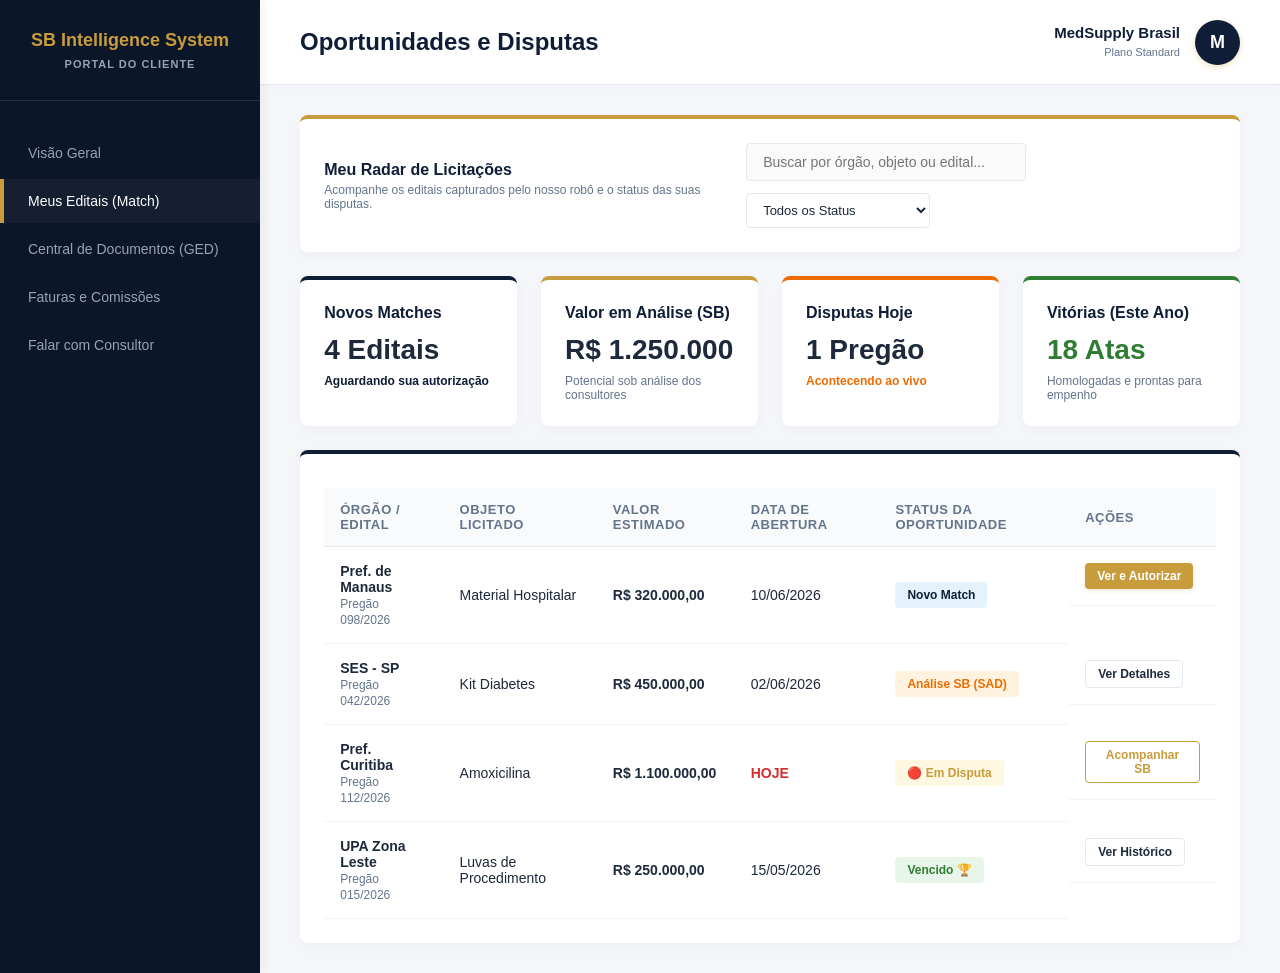
==== views/cliente/meus-editais.html @ a7cc28e0 "feat: versão inicial do projeto" ====
<!DOCTYPE html>
<html lang="pt-BR">
<head>
    <meta charset="UTF-8">
    <meta name="viewport" content="width=device-width, initial-scale=1.0">
    <title>Meus Editais | SB Intelligence</title>
    <link rel="stylesheet" href="../../assets/css/style.css">
    <style>
        /* ==========================================
           ESTILOS DO MODAL (VISÃO DO CLIENTE)
           ========================================== */
        .modal-overlay {
            position: fixed;
            top: 0;
            left: 0;
            width: 100vw;
            height: 100vh;
            background-color: rgba(15, 30, 54, 0.6);
            display: flex;
            align-items: center;
            justify-content: center;
            z-index: 1000;
            opacity: 0;
            pointer-events: none;
            transition: opacity 0.3s ease;
        }

        .modal-overlay.active {
            opacity: 1;
            pointer-events: auto;
        }

        .modal-container {
            background-color: var(--branco);
            width: 600px;
            max-width: 95%;
            border-radius: 8px;
            box-shadow: 0 10px 30px rgba(0,0,0,0.18);
            padding: 24px;
            display: flex;
            flex-direction: column;
            gap: 16px;
            border-top: 6px solid var(--azul-principal);
            transform: scale(0.9);
            transition: transform 0.3s ease;
            max-height: 90vh;
            overflow-y: auto;
        }

        .modal-overlay.active .modal-container { transform: scale(1); }

        .modal-header {
            display: flex;
            justify-content: space-between;
            align-items: flex-start;
            border-bottom: 1px solid var(--borda);
            padding-bottom: 12px;
        }

        .modal-close-btn {
            background: none;
            border: none;
            font-size: 20px;
            color: var(--texto-secundario);
            cursor: pointer;
        }

        .modal-close-btn:hover { color: var(--erro); }
        .modal-section-title { font-size: 12px; font-weight: 700; color: var(--azul-principal); text-transform: uppercase; letter-spacing: 0.5px; }
        
        .modal-summary-table {
            width: 100%;
            border-collapse: collapse;
            font-size: 13px;
            margin-top: 4px;
        }
        .modal-summary-table td {
            padding: 8px 10px;
            border: 1px solid var(--borda);
        }
        .modal-summary-table td.label {
            background-color: #F8FAFC;
            font-weight: 600;
            color: var(--texto-escuro);
            width: 30%;
        }

        .modal-actions-row { 
            display: flex; 
            justify-content: flex-end; 
            gap: 12px;
            border-top: 1px solid var(--borda); 
            padding-top: 16px; 
            margin-top: 8px;
        }
    </style>
</head>
<body>
    <div class="app-container">
        <aside class="sidebar">
            <div class="sidebar-logo">
                <span class="logo-main">SB Intelligence System</span>
                <span class="logo-subtitle">Portal do Cliente</span>
            </div>
            <nav>
                <a href="dashboard-cliente.html" class="nav-link">Visão Geral</a>
                <a href="meus-editais.html" class="nav-link active">Meus Editais (Match)</a>
                <a href="ged-cliente.html" class="nav-link">Central de Documentos (GED)</a>
                <a href="faturas-comissoes.html" class="nav-link">Faturas e Comissões</a>
                <a href="#" class="nav-link">Falar com Consultor</a>
            </nav>
        </aside>

        <main class="main-wrapper">
            <header class="top-header">
                <div class="header-left">
                    <h2>Oportunidades e Disputas</h2>
                </div>
                <div class="header-right">
                    <div class="user-profile">
                        <div style="text-align: right; line-height: 1.2;">
                            <span style="display: block; font-weight: 700; color: var(--azul-principal);">MedSupply Brasil</span>
                            <span style="font-size: 11px; color: var(--texto-secundario);">Plano Standard</span>
                        </div>
                        <div class="avatar" style="background-color: var(--azul-principal);">M</div>
                    </div>
                </div>
            </header>

            <section class="container">
                
                <div class="card accent-dourado">
                    <div style="display: flex; justify-content: space-between; align-items: center; width: 100%;">
                        <div>
                            <h3 class="card-title" style="margin-bottom: 4px;">Meu Radar de Licitações</h3>
                            <p class="text-detail">Acompanhe os editais capturados pelo nosso robô e o status das suas disputas.</p>
                        </div>
                        <div class="crm-filter-group">
                            <input type="text" class="search-bar" id="searchEditais" placeholder="Buscar por órgão, objeto ou edital..." style="width: 280px;">
                            <select class="select-filter" id="filterStatus">
                                <option value="">Todos os Status</option>
                                <option value="Novo Match">Novo Match (Pendente)</option>
                                <option value="Autorizado">Autorizado</option>
                                <option value="Em Disputa">Em Disputa (Ao Vivo)</option>
                                <option value="Vencido">Vencido / Homologado</option>
                            </select>
                        </div>
                    </div>
                </div>

                <div class="kpi-grid">
                    <div class="card accent-azul">
                        <h3 class="card-title">Novos Matches</h3>
                        <h2>4 Editais</h2>
                        <p class="text-detail" style="color: var(--azul-principal); font-weight: 600;">Aguardando sua autorização</p>
                    </div>
                    <div class="card accent-dourado">
                        <h3 class="card-title">Valor em Análise (SB)</h3>
                        <h2>R$ 1.250.000</h2>
                        <p class="text-detail">Potencial sob análise dos consultores</p>
                    </div>
                    <div class="card accent-laranja">
                        <h3 class="card-title">Disputas Hoje</h3>
                        <h2>1 Pregão</h2>
                        <p class="text-detail" style="color: var(--alerta); font-weight: 600;">Acontecendo ao vivo</p>
                    </div>
                    <div class="card accent-verde">
                        <h3 class="card-title">Vitórias (Este Ano)</h3>
                        <h2 style="color: var(--sucesso);">18 Atas</h2>
                        <p class="text-detail">Homologadas e prontas para empenho</p>
                    </div>
                </div>

                <div class="card accent-azul">
                    <table class="table-base">
                        <thead>
                            <tr>
                                <th>Órgão / Edital</th>
                                <th>Objeto Licitado</th>
                                <th>Valor Estimado</th>
                                <th>Data de Abertura</th>
                                <th>Status da Oportunidade</th>
                                <th>Ações</th>
                            </tr>
                        </thead>
                        <tbody id="editaisTableBody">
                            
                            <tr data-id="ED-098" data-org="Prefeitura de Manaus" data-objeto="Aquisição de Insumos Descartáveis Hospitalares" data-abertura="10/06/2026 às 09:00" data-portal="Portal Comprasnet" data-status="Novo Match" data-valor="R$ 320.000,00">
                                <td><strong>Pref. de Manaus</strong><br><span class="text-detail">Pregão 098/2026</span></td>
                                <td>Material Hospitalar</td>
                                <td style="font-weight: 600;">R$ 320.000,00</td>
                                <td>10/06/2026</td>
                                <td><span class="badge" style="background: #E3F2FD; color: var(--azul-principal);">Novo Match</span></td>
                                <td class="btn-action-group">
                                    <button class="btn-novo" style="padding: 6px 12px; font-size: 12px;" onclick="openClientModal(this)">Ver e Autorizar</button>
                                </td>
                            </tr>

                            <tr data-id="ED-042" data-org="Secretaria de Estado da Saúde - SP" data-objeto="Kits de Monitoramento Glicêmico" data-abertura="02/06/2026 às 14:00" data-portal="Licitações-E (BB)" data-status="Autorizado" data-valor="R$ 450.000,00">
                                <td><strong>SES - SP</strong><br><span class="text-detail">Pregão 042/2026</span></td>
                                <td>Kit Diabetes</td>
                                <td style="font-weight: 600;">R$ 450.000,00</td>
                                <td>02/06/2026</td>
                                <td><span class="badge ok" style="background: #FFF3E0; color: var(--alerta);">Análise SB (SAD)</span></td>
                                <td class="btn-action-group">
                                    <button class="btn-table" onclick="openClientModal(this)">Ver Detalhes</button>
                                </td>
                            </tr>

                            <tr data-id="ED-112" data-org="Prefeitura de Curitiba" data-objeto="Aquisição de Amoxicilina + Clavulanato" data-abertura="Hoje às 14:00" data-portal="Portal de Compras Públicas" data-status="Em Disputa" data-valor="R$ 1.100.000,00">
                                <td><strong>Pref. Curitiba</strong><br><span class="text-detail">Pregão 112/2026</span></td>
                                <td>Amoxicilina</td>
                                <td style="font-weight: 600;">R$ 1.100.000,00</td>
                                <td style="color: var(--erro); font-weight: bold;">HOJE</td>
                                <td><span class="badge" style="background: #FFF8E1; color: var(--dourado);">🔴 Em Disputa</span></td>
                                <td class="btn-action-group">
                                    <button class="btn-table" style="color: var(--dourado); border-color: var(--dourado);" onclick="openClientModal(this)">Acompanhar SB</button>
                                </td>
                            </tr>

                            <tr data-id="ED-015" data-org="UPA Zona Leste" data-objeto="Luvas de Procedimento Não Cirúrgico" data-abertura="15/05/2026" data-portal="Comprasnet" data-status="Vencido" data-valor="R$ 250.000,00">
                                <td><strong>UPA Zona Leste</strong><br><span class="text-detail">Pregão 015/2026</span></td>
                                <td>Luvas de Procedimento</td>
                                <td style="font-weight: 600;">R$ 250.000,00</td>
                                <td>15/05/2026</td>
                                <td><span class="badge sucesso">Vencido 🏆</span></td>
                                <td class="btn-action-group">
                                    <button class="btn-table" onclick="openClientModal(this)">Ver Histórico</button>
                                </td>
                            </tr>

                        </tbody>
                    </table>
                </div>

            </section>
        </main>
    </div>

    <div id="clientModal" class="modal-overlay" onclick="closeModal(event)">
        <div class="modal-container" onclick="event.stopPropagation()">
            <div class="modal-header">
                <div>
                    <span id="mId" class="badge" style="background:#ECEFF1; color:#37474F; margin-bottom: 6px;">ID</span>
                    <h2 id="mTitle" style="font-size: 18px; color: var(--azul-principal);">Resumo da Oportunidade</h2>
                </div>
                <button class="modal-close-btn" onclick="document.getElementById('clientModal').classList.remove('active')">✕</button>
            </div>
            
            <div>
                <span class="modal-section-title">Dados Estruturados pelo Robô SB</span>
                <table class="modal-summary-table">
                    <tr><td class="label">Órgão Licitante</td><td id="mOrg">...</td></tr>
                    <tr><td class="label">Portal / Plataforma</td><td id="mPortal">...</td></tr>
                    <tr><td class="label">Objeto Licitado</td><td id="mObjeto">...</td></tr>
                    <tr><td class="label">Data de Disputa</td><td id="mAbertura" style="font-weight: 600;">...</td></tr>
                    <tr><td class="label">Valor Estimado</td><td id="mValue" style="font-weight: 700; color: var(--sucesso);">R$ 0,00</td></tr>
                </table>
            </div>

            <div style="background-color: #F8FAFC; padding: 12px; border-radius: 6px; border-left: 4px solid var(--dourado);">
                <span class="modal-section-title" style="color: var(--dourado);">Parecer Técnico SB Intelligence</span>
                <p id="mStatusText" style="font-size: 13px; color: var(--texto-escuro); margin-top: 6px;">
                    Análise pendente. Aguardando sua autorização para iniciar o estudo de viabilidade.
                </p>
            </div>

            <div class="modal-actions-row" id="modalActions">
                </div>
        </div>
    </div>

    <script>
        // Filtro de Busca Dinâmico
        document.getElementById('searchEditais').addEventListener('keyup', filterTable);
        document.getElementById('filterStatus').addEventListener('change', filterTable);

        function filterTable() {
            let textFilter = document.getElementById('searchEditais').value.toLowerCase();
            let statusFilter = document.getElementById('filterStatus').value.toLowerCase();
            let rows = document.querySelectorAll('#editaisTableBody tr');
            
            rows.forEach(row => {
                let rowText = row.innerText.toLowerCase();
                let badgeText = row.querySelector('.badge').innerText.toLowerCase();
                
                let matchesText = rowText.includes(textFilter);
                let matchesStatus = statusFilter === "" || badgeText.includes(statusFilter);

                row.style.display = (matchesText && matchesStatus) ? '' : 'none';
            });
        }

        // Função de Abertura do Modal do Cliente
        function openClientModal(btn) {
            let tr = btn.closest('tr');
            
            // Popula os dados
            document.getElementById('mId').innerText = tr.getAttribute('data-id');
            document.getElementById('mTitle').innerText = "Edital: " + tr.querySelector('.text-detail').innerText;
            document.getElementById('mOrg').innerText = tr.getAttribute('data-org');
            document.getElementById('mPortal').innerText = tr.getAttribute('data-portal');
            document.getElementById('mObjeto').innerText = tr.getAttribute('data-objeto');
            document.getElementById('mAbertura').innerText = tr.getAttribute('data-abertura');
            document.getElementById('mValue').innerText = tr.getAttribute('data-valor');

            let status = tr.getAttribute('data-status');
            let actionsArea = document.getElementById('modalActions');
            let statusText = document.getElementById('mStatusText');

            // Personaliza o texto e botões com base no status do edital
            if (status === "Novo Match") {
                statusText.innerHTML = "Nosso robô identificou este edital com <strong>Alta Compatibilidade</strong> ao seu portfólio. Autorize a participação para que nossos consultores calculem as margens e a documentação necessária.";
                actionsArea.innerHTML = `
                    <button class="btn-table" onclick="alert('Baixando edital original...')">Baixar Edital PDF</button>
                    <button class="btn-novo" style="background:var(--sucesso);" onclick="autorizar(this, '${tr.getAttribute('data-id')}')">Autorizar Consultoria a Participar</button>
                `;
            } else if (status === "Autorizado") {
                statusText.innerHTML = "Autorização recebida! O Sistema de Apoio à Decisão (SAD) da SB está analisando o histórico de preços dos concorrentes para formular a melhor estratégia de lances.";
                actionsArea.innerHTML = `<button class="btn-table" onclick="document.getElementById('clientModal').classList.remove('active')">Fechar Aba</button>`;
            } else if (status === "Em Disputa") {
                statusText.innerHTML = "A sala de disputa está aberta <strong>AGORA</strong>. Seu consultor técnico está operando a rodada de lances competitivos em nome da sua empresa.";
                actionsArea.innerHTML = `<button class="btn-novo" style="background:var(--dourado);" onclick="alert('Abrindo visualização simulada da sala de disputa...')">Visualizar Tela do Consultor</button>`;
            } else if (status === "Vencido") {
                statusText.innerHTML = "Vitória Homologada! O órgão já publicou o resultado final e a emissão de nota de empenho está liberada. Parabéns por mais um contrato ganho!";
                actionsArea.innerHTML = `
                    <button class="btn-table" onclick="alert('Baixando Diário Oficial...')">Baixar Homologação</button>
                    <button class="btn-novo" style="background:var(--azul-principal);" onclick="alert('Abrindo detalhes do comissionamento...')">Ver Fechamento Financeiro</button>
                `;
            }

            document.getElementById('clientModal').classList.add('active');
        }

        function closeModal(event) {
            if (event.target.id === "clientModal") {
                document.getElementById('clientModal').classList.remove('active');
            }
        }

        function autorizar(btn, id) {
            btn.innerHTML = "Participação Autorizada ✓";
            btn.style.backgroundColor = "var(--texto-secundario)";
            btn.disabled = true;
            alert(`O edital ${id} foi enviado para a fila de Análise (SAD) da SB Intelligence! O status mudará em alguns minutos.`);
            
            // Simulação de fechamento e atualização da tabela (Visual)
            setTimeout(() => {
                document.getElementById('clientModal').classList.remove('active');
                let tr = document.querySelector(`tr[data-id="${id}"]`);
                tr.querySelector('.badge').className = "badge ok";
                tr.querySelector('.badge').style.background = "#FFF3E0";
                tr.querySelector('.badge').style.color = "var(--alerta)";
                tr.querySelector('.badge').innerText = "Análise SB (SAD)";
                tr.setAttribute('data-status', 'Autorizado');
                tr.querySelector('.btn-novo').outerHTML = `<button class="btn-table" onclick="openClientModal(this)">Ver Detalhes</button>`;
            }, 800);
        }
    </script>
</body>
</html>
---- assets/css/style.css ----
/* ==========================================================================
   DESIGN SYSTEM GLOBAL - SB INTELLIGENCE SYSTEM (PADRÃO OURO)
   ========================================================================== */

:root {
    /* Cores Corporativas e de Identidade */
    --azul-principal: #0F1E36;    /* Azul Marinho Premium Profundo */
    --azul-sidebar: #0B1629;      /* Sidebar com tonalidade ligeiramente mais escura */
    --dourado: #C89B3C;           /* Dourado Corporativo (Apoio à Decisão / Êxito) */
    --fundo: #F4F6F9;             /* Cinza Claro Moderno para fundo de Tela */
    --branco: #FFFFFF;            /* Branco Puro para Cards e Containers */
    
    /* Tipografia e Textos */
    --texto-escuro: #1E293B;      /* Cinza Grafite para Títulos e Textos Principais */
    --texto-secundario: #64748B;  /* Cinza Médio para Detalhes e Legendas */
    --borda: #E2E8F0;             /* Cor de Borda Suave para Separação */

    /* Badges e Status de Negócio (Netflix & Compliance) */
    --sucesso: #2E7D32;           /* Verde para Regular, Pago e Liberado */
    --alerta: #ED6C02;            /* Laranja para Prazos Médios e Alertas */
    --erro: #D32F2F;              /* Vermelho para Vencido, Bloqueado e Não Pago */
}

/* ==========================================================================
   RESET E CONFIGURAÇÕES DE BASE
   ========================================================================== */
* {
    margin: 0;
    padding: 0;
    box-sizing: border-box;
    font-family: 'Segoe UI', -apple-system, BlinkMacSystemFont, Roboto, Helvetica, Arial, sans-serif;
}

body {
    background-color: var(--fundo);
    color: var(--texto-escuro);
    overflow-x: hidden;
    -webkit-font-smoothing: antialiased;
}

/* ==========================================================================
   ESTRUTURA DE LAYOUT EM REDE (FLUIDO E TOTAL)
   ========================================================================== */
.app-container {
    display: flex;
    min-height: 100vh;
    width: 100vw;
}

/* Sidebar Fixa */
.sidebar {
    width: 260px;
    background-color: var(--azul-sidebar);
    color: var(--branco);
    display: flex;
    flex-direction: column;
    flex-shrink: 0;
    box-shadow: 4px 0 10px rgba(0, 0, 0, 0.05);
    z-index: 10;
}

/* ==========================================
   LOGO DA SIDEBAR COM SUBTÍTULO CENTRALIZADO
   ========================================== */
.sidebar-logo {
    padding: 30px 24px;
    border-bottom: 1px solid rgba(255, 255, 255, 0.1);
    display: flex;
    flex-direction: column;
    gap: 6px;
    margin-bottom: 10px;
    text-align: center;     /* Centraliza as linhas de texto */
    align-items: center;    /* Força os blocos a se alinharem no meio */
}

.logo-main {
    font-size: 18px;
    font-weight: 700;
    color: var(--dourado);
    line-height: 1.2;
}

.logo-subtitle {
    font-size: 11px;
    font-weight: 600;
    color: #94A3B8;
    text-transform: uppercase;
    letter-spacing: 1px;
}

.sidebar nav {
    display: flex;
    flex-direction: column;
    padding: 20px 0;
    gap: 4px;
}

.nav-link {
    padding: 14px 24px;
    color: #94A3B8;
    text-decoration: none;
    font-size: 14px;
    font-weight: 500;
    display: flex;
    align-items: center;
    transition: all 0.2s ease;
    border-left: 4px solid transparent;
}

.nav-link:hover, .nav-link.active {
    color: var(--branco);
    background-color: rgba(255, 255, 255, 0.04);
    border-left-color: var(--dourado);
}

/* Área de Conteúdo Principal Flexível */
.main-content, .main-wrapper {
    flex: 1;
    display: flex;
    flex-direction: column;
    background-color: var(--fundo);
    min-width: 0; /* Previne estouros de layout */
}

/* Container de Conteúdo Geral */
.container {
    padding: 30px;
    width: 100%;
    max-width: 98% !important; /* Força expansão total idêntica ao Financeiro */
    margin: 0 auto;
    display: flex;
    flex-direction: column;
    gap: 24px;
}

/* ==========================================================================
   CABEÇALHO SUPERIOR PADRÃO OURO (HEADER GLOBAL 85PX)
   ========================================================================== */
.top-header, .header {
    height: 85px;
    background-color: var(--branco);
    border-bottom: 1px solid var(--borda);
    box-shadow: 0 2px 10px rgba(0, 0, 0, 0.02);
    display: flex;
    align-items: center;
    justify-content: space-between;
    padding: 0 40px;
    flex-shrink: 0;
    width: 100%;
}

.top-header h2, .header h2 {
    font-size: 24px;
    color: var(--azul-principal);
    font-weight: 600;
    margin: 0;
}

/* Perfil e Avatar */
.user-profile {
    display: flex;
    align-items: center;
    gap: 15px;
    font-size: 15px;
    font-weight: 500;
    color: var(--texto-escuro);
}

.user-profile .avatar {
    width: 45px;
    height: 45px;
    border-radius: 50%;
    background-color: var(--dourado);
    color: var(--branco);
    display: flex;
    align-items: center;
    justify-content: center;
    font-size: 18px;
    font-weight: bold;
    box-shadow: 0 2px 6px rgba(200, 155, 60, 0.3);
}

/* ==========================================================================
   CARDS E BLOCOS DE COMPONENTES
   ========================================================================== */
.card {
    background: var(--branco);
    border-radius: 8px;
    box-shadow: 0 4px 12px rgba(0, 0, 0, 0.03);
    padding: 24px;
    width: 100%;
    border-top: 4px solid transparent;
    transition: transform 0.2s, box-shadow 0.2s;
    
}

.card-title {
    font-size: 16px;
    color: var(--azul-principal);
    font-weight: 600;
    margin-bottom: 12px;
}

.card h2 {
    font-size: 28px;
    font-weight: 700;
    color: var(--texto-escuro);
    margin: 8px 0;
}
/* (Aqui em cima vai estar todo o resto do seu código CSS que já existe) */


/* Grid de KPIs - Totalmente Largo e Adaptável */
.kpi-grid {
    display: flex;
    gap: 24px;
    width: 100%;
}

.kpi-grid .card {
    flex: 1; /* Força todos os cards a se expandirem em frações idênticas */
    margin: 0;
}
/* ==========================================
   BORDAS DE DESTAQUE PARA OS CARDS (ACCENTS)
   ========================================== */
.card.accent-azul { border-top-color: var(--azul-principal); }
.card.accent-verde { border-top-color: var(--sucesso); }
.card.accent-laranja { border-top-color: var(--alerta); }
.card.accent-vermelho { border-top-color: var(--erro); }
.card.accent-dourado { border-top-color: var(--dourado); }

/* ==========================================================================
   ELEMENTOS DE FORMULÁRIO E FILTROS CONTEXTUAIS
   ========================================================================== */
.search-bar {
    padding: 10px 16px;
    border: 1px solid var(--borda);
    border-radius: 4px;
    font-size: 14px;
    outline: none;
    width: 100%;
    transition: border-color 0.2s;
    background-color: #FAFAFA;
}

.search-bar:focus {
    border-color: var(--azul-principal);
    background-color: var(--branco);
}

/* ==========================================================================
   TABELAS PROFISSIONAIS (B2B AUDITORIA)
   ========================================================================== */
.table-base, table {
    width: 100%;
    border-collapse: collapse;
    margin-top: 10px;
    text-align: left;
}

.table-base th, table th {
    padding: 14px 16px;
    background-color: #F8FAFC;
    color: var(--texto-secundario);
    font-size: 13px;
    font-weight: 600;
    text-transform: uppercase;
    letter-spacing: 0.5px;
    border-bottom: 1px solid var(--borda);
}

.table-base td, table td {
    padding: 16px;
    font-size: 14px;
    color: var(--texto-escuro);
    border-bottom: 1px solid #F1F5F9;
    vertical-align: middle;
}

.table-base tr:hover, table tr:hover {
    background-color: #F8FAFC;
}

/* Badges de Status Parametrizadas */
.badge {
    padding: 6px 12px;
    border-radius: 4px;
    font-size: 12px;
    font-weight: 600;
    display: inline-block;
    text-align: center;
}

.badge.ok, .badge.sucesso {
    background-color: #E8F5E9;
    color: var(--sucesso);
}

.badge.alerta {
    background-color: #FFF3E0;
    color: var(--alerta);
}

.badge.erro {
    background-color: #FFEBEE;
    color: var(--erro);
}

/* ==========================================================================
   BOTÕES DE AÇÃO PADRONIZADOS
   ========================================================================== */
/* Botão Principal Call To Action (+ Cadastrar / + Emitir) */
.btn-novo {
    background-color: var(--dourado);
    color: var(--branco);
    border: none;
    padding: 10px 20px;
    border-radius: 4px;
    font-size: 14px;
    font-weight: 600;
    cursor: pointer;
    white-space: nowrap;
    box-shadow: 0 2px 5px rgba(200, 155, 60, 0.2);
    transition: all 0.2s ease;
}

.btn-novo:hover {
    filter: brightness(0.95);
    box-shadow: 0 4px 8px rgba(200, 155, 60, 0.3);
}

/* Botões Internos de Linha de Tabela */
.btn-table {
    padding: 6px 12px;
    border-radius: 4px;
    border: 1px solid var(--borda);
    font-size: 12px;
    font-weight: 600;
    cursor: pointer;
    background-color: var(--branco);
    color: var(--texto-escuro);
    transition: all 0.2s ease;
}

.btn-table:hover {
    background-color: #F1F5F9;
    border-color: var(--texto-secundario);
}

/* Link Secundário de Navegação Rápida (Ver Todas >) */
.btn-link {
    font-size: 13px;
    font-weight: 600;
    color: var(--dourado);
    text-decoration: none;
    transition: color 0.2s;
}

.btn-link:hover {
    color: var(--azul-principal);
    text-decoration: underline;
}

/* ==========================================================================
   TIMELINES E COMPONENTES OPERACIONAIS (VISÃO CLIENTE)
   ========================================================================== */
.timeline {
    display: flex;
    flex-direction: column;
    gap: 20px;
    padding-left: 10px;
    margin-top: 15px;
}

.timeline-item {
    display: flex;
    align-items: center;
    gap: 15px;
}

.timeline-item .dot {
    width: 12px;
    height: 12px;
    border-radius: 50%;
    background-color: var(--borda);
    flex-shrink: 0;
}

.timeline-item.completed .dot { background-color: var(--sucesso); box-shadow: 0 0 0 4px rgba(46, 125, 50, 0.15); }
.timeline-item.scheduled .dot { background-color: var(--dourado); box-shadow: 0 0 0 4px rgba(200, 155, 60, 0.15); }
.timeline-item.pending .dot { background-color: var(--erro); box-shadow: 0 0 0 4px rgba(211, 47, 47, 0.15); }


/* ==========================================================================
   COMPONENTES REUSÁVEIS: FILTROS, AÇÕES E TEXTOS AUXILIARES
   ========================================================================== */

/* Grupo de filtros alinhados lado a lado */
.crm-filter-group {
    display: flex;
    gap: 12px;
    align-items: center;
    flex-wrap: wrap; /* Garante que não quebre em telas menores */
}

/* Campos de Seleção (Dropdowns) padronizados */
.select-filter {
    padding: 8px 12px;
    border: 1px solid var(--borda);
    border-radius: 4px;
    font-size: 13px;
    outline: none;
    background-color: var(--branco);
    color: var(--texto-escuro);
    cursor: pointer;
    transition: border-color 0.2s ease;
}

.select-filter:hover, .select-filter:focus {
    border-color: var(--azul-principal);
}

/* Grupo de botões de ação nas tabelas */
.btn-action-group {
    display: flex;
    gap: 6px;
}

/* Texto de legenda e detalhes (cinza pequeno) */
.text-detail { 
    font-size: 12px; 
    color: var(--texto-secundario); 
    margin-top: 4px; 
}
/* ==========================================
   COMPONENTE: SINO DE NOTIFICAÇÃO
   ========================================== */
.notification-container {
    position: relative;
    margin-right: 20px;
    cursor: pointer;
}

.notification-bell {
    font-size: 20px;
    color: var(--azul-principal);
    transition: transform 0.3s ease;
}

/* Animação de pulsação quando há notificações */
.has-notification::after {
    content: '';
    position: absolute;
    top: -2px;
    right: -2px;
    width: 10px;
    height: 10px;
    background-color: var(--erro);
    border-radius: 50%;
    animation: pulse 1.5s infinite;
}

@keyframes pulse {
    0% { transform: scale(1); opacity: 1; }
    50% { transform: scale(1.5); opacity: 0.5; }
    100% { transform: scale(1); opacity: 1; }
}

/* Dropdown de Notificações */
.notif-menu {
    position: absolute;
    top: 40px;
    right: 0;
    width: 300px;
    background: var(--branco);
    border-radius: 8px;
    box-shadow: 0 5px 15px rgba(0,0,0,0.15);
    display: none;
    z-index: 100;
    padding: 10px 0;
}

.notif-menu.active { display: block; }

.notif-item {
    padding: 12px 16px;
    border-bottom: 1px solid #F1F5F9;
    font-size: 12px;
    color: var(--texto-escuro);
}

.notif-item:hover { background-color: #F8FAFC; }
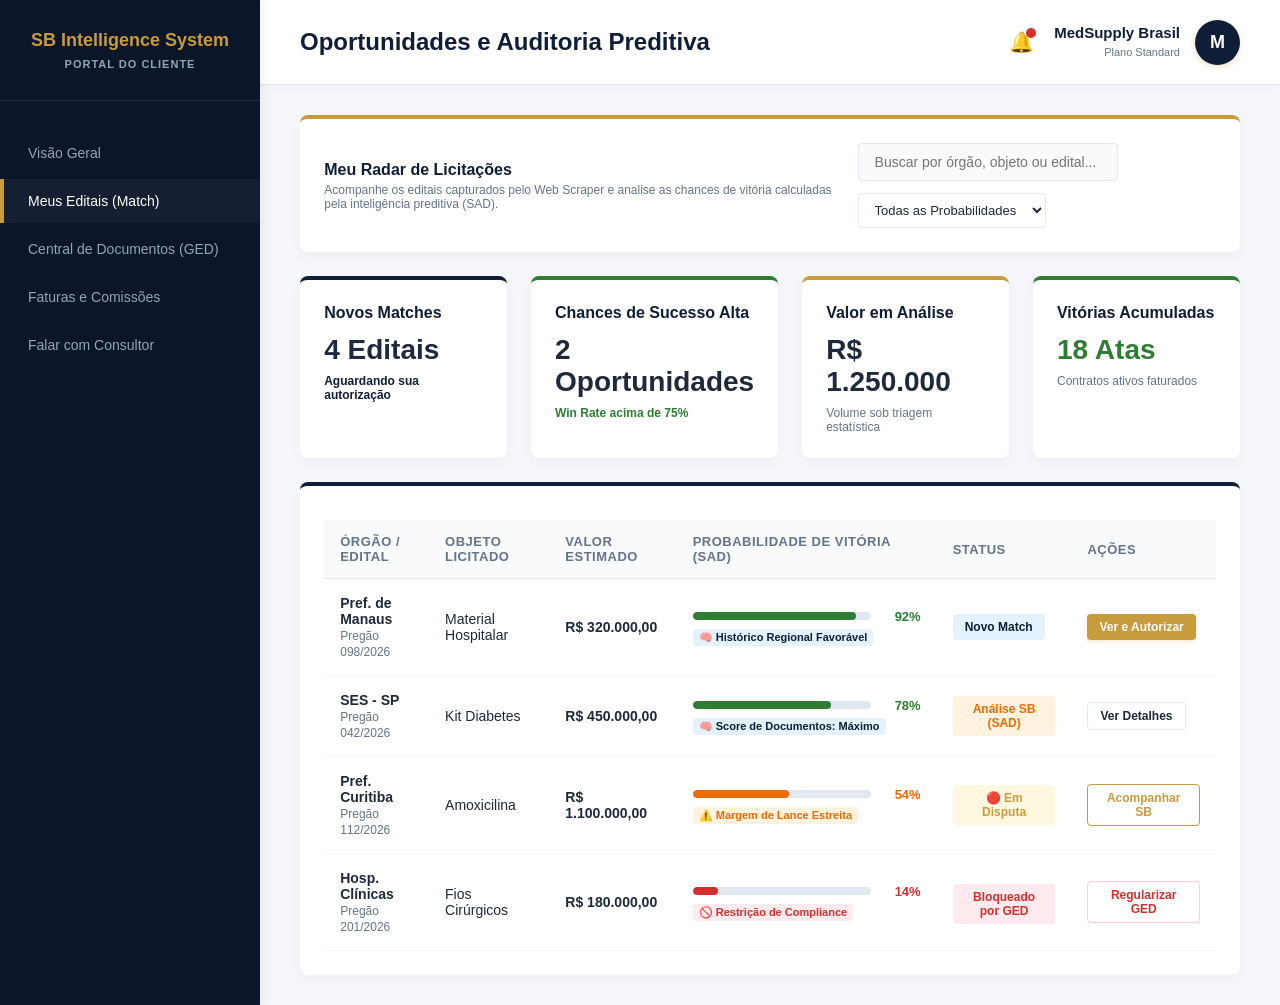
==== commit 69f76152: "tela de login e index" ====
--- a/views/cliente/meus-editais.html
+++ b/views/cliente/meus-editais.html
@@ -7,8 +7,56 @@
     <link rel="stylesheet" href="../../assets/css/style.css">
     <style>
         /* ==========================================
-           ESTILOS DO MODAL (VISÃO DO CLIENTE)
+           ESTILOS ESPECÍFICOS: MEDIDORES DE WIN RATE E MODAL
            ========================================== */
+        .win-rate-container {
+            display: flex;
+            align-items: center;
+            gap: 10px;
+            width: 100%;
+            margin-bottom: 4px;
+        }
+
+        .progress-bar-bg {
+            background-color: #E2E8F0;
+            border-radius: 4px;
+            flex: 1;
+            height: 8px;
+            overflow: hidden;
+        }
+
+        .progress-bar-fill {
+            height: 100%;
+            border-radius: 4px;
+            transition: width 0.5s ease-in-out;
+        }
+
+        .rate-text {
+            font-size: 13px;
+            font-weight: 700;
+            width: 40px;
+            text-align: right;
+        }
+
+        /* Cores dos medidores de probabilidade */
+        .rate-high { background-color: var(--sucesso); color: var(--sucesso); }
+        .rate-medium { background-color: var(--alerta); color: var(--alerta); }
+        .rate-low { background-color: var(--erro); color: var(--erro); }
+
+        /* Badge explicativa do algoritmo SAD */
+        .ai-badge {
+            background-color: #E3F2FD;
+            color: var(--azul-principal);
+            font-size: 11px;
+            font-weight: 700;
+            padding: 2px 6px;
+            border-radius: 4px;
+            display: inline-flex;
+            align-items: center;
+            gap: 4px;
+        }
+
+        /* Estrutura do Modal Pop-up */
         .modal-overlay {
             position: fixed;
             top: 0;
@@ -32,7 +80,7 @@
 
         .modal-container {
             background-color: var(--branco);
-            width: 600px;
+            width: 620px;
             max-width: 95%;
             border-radius: 8px;
             box-shadow: 0 10px 30px rgba(0,0,0,0.18);
@@ -82,7 +130,7 @@
             background-color: #F8FAFC;
             font-weight: 600;
             color: var(--texto-escuro);
-            width: 30%;
+            width: 32%;
         }
 
         .modal-actions-row { 
@@ -107,16 +155,24 @@
                 <a href="meus-editais.html" class="nav-link active">Meus Editais (Match)</a>
                 <a href="ged-cliente.html" class="nav-link">Central de Documentos (GED)</a>
                 <a href="faturas-comissoes.html" class="nav-link">Faturas e Comissões</a>
-                <a href="#" class="nav-link">Falar com Consultor</a>
+                <a href="falar-consultor.html" class="nav-link">Falar com Consultor</a>
             </nav>
         </aside>
 
         <main class="main-wrapper">
             <header class="top-header">
                 <div class="header-left">
-                    <h2>Oportunidades e Disputas</h2>
-                </div>
-                <div class="header-right">
+                    <h2>Oportunidades e Auditoria Preditiva</h2>
+                </div>
+                <div class="header-right" style="display: flex; align-items: center;">
+                    <div class="notification-container" onclick="toggleNotif()">
+                        <div class="notification-bell has-notification">🔔</div>
+                        <div class="notif-menu" id="notifMenu">
+                            <div class="notif-item"><strong>Nova Licitação:</strong> Pregão 112 encontrado!</div>
+                            <div class="notif-item"><strong>GED:</strong> Alvará vence em 4 dias.</div>
+                            <div class="notif-item"><strong>Financeiro:</strong> Pagamento aprovado.</div>
+                        </div>
+                    </div>
                     <div class="user-profile">
                         <div style="text-align: right; line-height: 1.2;">
                             <span style="display: block; font-weight: 700; color: var(--azul-principal);">MedSupply Brasil</span>
@@ -133,16 +189,15 @@
                     <div style="display: flex; justify-content: space-between; align-items: center; width: 100%;">
                         <div>
                             <h3 class="card-title" style="margin-bottom: 4px;">Meu Radar de Licitações</h3>
-                            <p class="text-detail">Acompanhe os editais capturados pelo nosso robô e o status das suas disputas.</p>
+                            <p class="text-detail">Acompanhe os editais capturados pelo Web Scraper e analise as chances de vitória calculadas pela inteligência preditiva (SAD).</p>
                         </div>
                         <div class="crm-filter-group">
-                            <input type="text" class="search-bar" id="searchEditais" placeholder="Buscar por órgão, objeto ou edital..." style="width: 280px;">
-                            <select class="select-filter" id="filterStatus">
-                                <option value="">Todos os Status</option>
-                                <option value="Novo Match">Novo Match (Pendente)</option>
-                                <option value="Autorizado">Autorizado</option>
-                                <option value="Em Disputa">Em Disputa (Ao Vivo)</option>
-                                <option value="Vencido">Vencido / Homologado</option>
+                            <input type="text" class="search-bar" id="searchEditais" placeholder="Buscar por órgão, objeto ou edital..." style="width: 260px;">
+                            <select class="select-filter" id="filterMatch">
+                                <option value="">Todas as Probabilidades</option>
+                                <option value="Alta">Alta (> 70%)</option>
+                                <option value="Média">Média (40% - 70%)</option>
+                                <option value="Baixa">Baixa (< 40%)</option>
                             </select>
                         </div>
                     </div>
@@ -154,20 +209,20 @@
                         <h2>4 Editais</h2>
                         <p class="text-detail" style="color: var(--azul-principal); font-weight: 600;">Aguardando sua autorização</p>
                     </div>
+                    <div class="card accent-verde">
+                        <h3 class="card-title">Chances de Sucesso Alta</h3>
+                        <h2>2 Oportunidades</h2>
+                        <p class="text-detail" style="color: var(--sucesso); font-weight: 600;">Win Rate acima de 75%</p>
+                    </div>
                     <div class="card accent-dourado">
-                        <h3 class="card-title">Valor em Análise (SB)</h3>
+                        <h3 class="card-title">Valor em Análise</h3>
                         <h2>R$ 1.250.000</h2>
-                        <p class="text-detail">Potencial sob análise dos consultores</p>
-                    </div>
-                    <div class="card accent-laranja">
-                        <h3 class="card-title">Disputas Hoje</h3>
-                        <h2>1 Pregão</h2>
-                        <p class="text-detail" style="color: var(--alerta); font-weight: 600;">Acontecendo ao vivo</p>
+                        <p class="text-detail">Volume sob triagem estatística</p>
                     </div>
                     <div class="card accent-verde">
-                        <h3 class="card-title">Vitórias (Este Ano)</h3>
+                        <h3 class="card-title">Vitórias Acumuladas</h3>
                         <h2 style="color: var(--sucesso);">18 Atas</h2>
-                        <p class="text-detail">Homologadas e prontas para empenho</p>
+                        <p class="text-detail">Contratos ativos faturados</p>
                     </div>
                 </div>
 
@@ -178,55 +233,71 @@
                                 <th>Órgão / Edital</th>
                                 <th>Objeto Licitado</th>
                                 <th>Valor Estimado</th>
-                                <th>Data de Abertura</th>
-                                <th>Status da Oportunidade</th>
+                                <th style="width: 260px;">Probabilidade de Vitória (SAD)</th>
+                                <th>Status</th>
                                 <th>Ações</th>
                             </tr>
                         </thead>
                         <tbody id="editaisTableBody">
                             
-                            <tr data-id="ED-098" data-org="Prefeitura de Manaus" data-objeto="Aquisição de Insumos Descartáveis Hospitalares" data-abertura="10/06/2026 às 09:00" data-portal="Portal Comprasnet" data-status="Novo Match" data-valor="R$ 320.000,00">
+                            <tr data-id="ED-098" data-org="Prefeitura de Manaus" data-objeto="Aquisição de Insumos Descartáveis Hospitalares" data-abertura="10/06/2026 às 09:00" data-portal="Portal Comprasnet" data-match="Alta" data-status="Novo Match" data-valor="R$ 320.000,00" data-prob="92%" data-reason="Poucos concorrentes homologados na região Norte.">
                                 <td><strong>Pref. de Manaus</strong><br><span class="text-detail">Pregão 098/2026</span></td>
                                 <td>Material Hospitalar</td>
                                 <td style="font-weight: 600;">R$ 320.000,00</td>
-                                <td>10/06/2026</td>
+                                <td>
+                                    <div class="win-rate-container">
+                                        <div class="progress-bar-bg"><div class="progress-bar-fill rate-high" style="width: 92%;"></div></div>
+                                        <span class="rate-text" style="color: var(--sucesso);">92%</span>
+                                    </div>
+                                    <span class="ai-badge">🧠 Histórico Regional Favorável</span>
+                                </td>
                                 <td><span class="badge" style="background: #E3F2FD; color: var(--azul-principal);">Novo Match</span></td>
-                                <td class="btn-action-group">
-                                    <button class="btn-novo" style="padding: 6px 12px; font-size: 12px;" onclick="openClientModal(this)">Ver e Autorizar</button>
-                                </td>
+                                <td><button class="btn-novo" style="padding: 6px 12px; font-size: 12px;" onclick="openClientModal(this)">Ver e Autorizar</button></td>
                             </tr>
 
-                            <tr data-id="ED-042" data-org="Secretaria de Estado da Saúde - SP" data-objeto="Kits de Monitoramento Glicêmico" data-abertura="02/06/2026 às 14:00" data-portal="Licitações-E (BB)" data-status="Autorizado" data-valor="R$ 450.000,00">
+                            <tr data-id="ED-042" data-org="Secretaria de Estado da Saúde - SP" data-objeto="Kits de Monitoramento Glicêmico" data-abertura="02/06/2026 às 14:00" data-portal="Licitações-E (BB)" data-match="Alta" data-status="Autorizado" data-valor="R$ 450.000,00" data-prob="78%" data-reason="MedSupply possui as melhores certidões para este lote.">
                                 <td><strong>SES - SP</strong><br><span class="text-detail">Pregão 042/2026</span></td>
                                 <td>Kit Diabetes</td>
                                 <td style="font-weight: 600;">R$ 450.000,00</td>
-                                <td>02/06/2026</td>
+                                <td>
+                                    <div class="win-rate-container">
+                                        <div class="progress-bar-bg"><div class="progress-bar-fill rate-high" style="width: 78%;"></div></div>
+                                        <span class="rate-text" style="color: var(--sucesso);">78%</span>
+                                    </div>
+                                    <span class="ai-badge">🧠 Score de Documentos: Máximo</span>
+                                </td>
                                 <td><span class="badge ok" style="background: #FFF3E0; color: var(--alerta);">Análise SB (SAD)</span></td>
-                                <td class="btn-action-group">
-                                    <button class="btn-table" onclick="openClientModal(this)">Ver Detalhes</button>
-                                </td>
+                                <td><button class="btn-table" onclick="openClientModal(this)">Ver Detalhes</button></td>
                             </tr>
 
-                            <tr data-id="ED-112" data-org="Prefeitura de Curitiba" data-objeto="Aquisição de Amoxicilina + Clavulanato" data-abertura="Hoje às 14:00" data-portal="Portal de Compras Públicas" data-status="Em Disputa" data-valor="R$ 1.100.000,00">
+                            <tr data-id="ED-112" data-org="Prefeitura de Curitiba" data-objeto="Aquisição de Amoxicilina + Clavulanato" data-abertura="Hoje às 14:00" data-portal="Portal de Compras Públicas" data-match="Média" data-status="Em Disputa" data-valor="R$ 1.100.000,00" data-prob="54%" data-reason="Forte concorrência do distribuidor X mapeada.">
                                 <td><strong>Pref. Curitiba</strong><br><span class="text-detail">Pregão 112/2026</span></td>
                                 <td>Amoxicilina</td>
                                 <td style="font-weight: 600;">R$ 1.100.000,00</td>
-                                <td style="color: var(--erro); font-weight: bold;">HOJE</td>
+                                <td>
+                                    <div class="win-rate-container">
+                                        <div class="progress-bar-bg"><div class="progress-bar-fill rate-medium" style="width: 54%;"></div></div>
+                                        <span class="rate-text" style="color: var(--alerta);">54%</span>
+                                    </div>
+                                    <span class="ai-badge" style="background-color: #FFF3E0; color: var(--alerta);">⚠️ Margem de Lance Estreita</span>
+                                </td>
                                 <td><span class="badge" style="background: #FFF8E1; color: var(--dourado);">🔴 Em Disputa</span></td>
-                                <td class="btn-action-group">
-                                    <button class="btn-table" style="color: var(--dourado); border-color: var(--dourado);" onclick="openClientModal(this)">Acompanhar SB</button>
+                                <td><button class="btn-table" style="color: var(--dourado); border-color: var(--dourado);" onclick="openClientModal(this)">Acompanhar SB</button></td>
+                            </tr>
+
+                            <tr data-id="ED-201" data-org="Hospital das Clínicas" data-objeto="Fornecimento de Fios Cirúrgicos Agulhados" data-abertura="08/06/2026" data-portal="Portal BEC" data-match="Baixa" data-status="Bloqueado" data-valor="R$ 180.000,00" data-prob="14%" data-reason="Certidão do TRT consta como vencida no GED do portal.">
+                                <td><strong>Hosp. Clínicas</strong><br><span class="text-detail">Pregão 201/2026</span></td>
+                                <td>Fios Cirúrgicos</td>
+                                <td style="font-weight: 600;">R$ 180.000,00</td>
+                                <td>
+                                    <div class="win-rate-container">
+                                        <div class="progress-bar-bg"><div class="progress-bar-fill rate-low" style="width: 14%;"></div></div>
+                                        <span class="rate-text" style="color: var(--erro);">14%</span>
+                                    </div>
+                                    <span class="ai-badge" style="background-color: #FFEBEE; color: var(--erro);">🚫 Restrição de Compliance</span>
                                 </td>
-                            </tr>
-
-                            <tr data-id="ED-015" data-org="UPA Zona Leste" data-objeto="Luvas de Procedimento Não Cirúrgico" data-abertura="15/05/2026" data-portal="Comprasnet" data-status="Vencido" data-valor="R$ 250.000,00">
-                                <td><strong>UPA Zona Leste</strong><br><span class="text-detail">Pregão 015/2026</span></td>
-                                <td>Luvas de Procedimento</td>
-                                <td style="font-weight: 600;">R$ 250.000,00</td>
-                                <td>15/05/2026</td>
-                                <td><span class="badge sucesso">Vencido 🏆</span></td>
-                                <td class="btn-action-group">
-                                    <button class="btn-table" onclick="openClientModal(this)">Ver Histórico</button>
-                                </td>
+                                <td><span class="badge erro" style="margin-top: 4px;">Bloqueado por GED</span></td>
+                                <td><button class="btn-table" style="color: var(--erro); border-color: #FFCDD2;" onclick="location.href='ged-cliente.html'">Regularizar GED</button></td>
                             </tr>
 
                         </tbody>
@@ -254,14 +325,17 @@
                     <tr><td class="label">Portal / Plataforma</td><td id="mPortal">...</td></tr>
                     <tr><td class="label">Objeto Licitado</td><td id="mObjeto">...</td></tr>
                     <tr><td class="label">Data de Disputa</td><td id="mAbertura" style="font-weight: 600;">...</td></tr>
-                    <tr><td class="label">Valor Estimado</td><td id="mValue" style="font-weight: 700; color: var(--sucesso);">R$ 0,00</td></tr>
+                    <tr><td class="label">Valor Estimado</td><td id="mValue" style="font-weight: 700; color: var(--dourado);">R$ 0,00</td></tr>
                 </table>
             </div>
 
-            <div style="background-color: #F8FAFC; padding: 12px; border-radius: 6px; border-left: 4px solid var(--dourado);">
-                <span class="modal-section-title" style="color: var(--dourado);">Parecer Técnico SB Intelligence</span>
-                <p id="mStatusText" style="font-size: 13px; color: var(--texto-escuro); margin-top: 6px;">
-                    Análise pendente. Aguardando sua autorização para iniciar o estudo de viabilidade.
+            <div style="background-color: #E3F2FD; padding: 14px; border-radius: 6px; border-left: 4px solid var(--azul-principal);">
+                <span class="modal-section-title" style="color: var(--azul-principal); font-weight: 700;">Auditoria Estatística (Módulo SAD)</span>
+                <div style="display: flex; justify-content: space-between; margin: 8px 0; font-size: 14px;">
+                    <span><strong>Probabilidade de Vitória:</strong> <span id="mModalProb" style="color:var(--sucesso); font-weight:bold;">0%</span></span>
+                </div>
+                <p id="mModalReason" style="font-size: 12px; color: var(--texto-escuro); line-height: 1.4; border-top: 1px dashed var(--borda); padding-top: 6px; margin-top: 4px;">
+                    Análise preditiva...
                 </p>
             </div>
 
@@ -271,62 +345,54 @@
     </div>
 
     <script>
-        // Filtro de Busca Dinâmico
+        // Filtro de Busca Cruzada (Texto + Probabilidade)
         document.getElementById('searchEditais').addEventListener('keyup', filterTable);
-        document.getElementById('filterStatus').addEventListener('change', filterTable);
+        document.getElementById('filterMatch').addEventListener('change', filterTable);
 
         function filterTable() {
             let textFilter = document.getElementById('searchEditais').value.toLowerCase();
-            let statusFilter = document.getElementById('filterStatus').value.toLowerCase();
+            let matchFilter = document.getElementById('filterMatch').value;
             let rows = document.querySelectorAll('#editaisTableBody tr');
             
             rows.forEach(row => {
                 let rowText = row.innerText.toLowerCase();
-                let badgeText = row.querySelector('.badge').innerText.toLowerCase();
+                let rowMatch = row.getAttribute('data-match');
                 
                 let matchesText = rowText.includes(textFilter);
-                let matchesStatus = statusFilter === "" || badgeText.includes(statusFilter);
-
-                row.style.display = (matchesText && matchesStatus) ? '' : 'none';
+                let matchesMatch = matchFilter === "" || rowMatch === matchFilter;
+
+                row.style.display = (matchesText && matchesMatch) ? '' : 'none';
             });
         }
 
-        // Função de Abertura do Modal do Cliente
+        // Função de Abertura do Modal injetando dados do SAD
         function openClientModal(btn) {
             let tr = btn.closest('tr');
             
-            // Popula os dados
             document.getElementById('mId').innerText = tr.getAttribute('data-id');
-            document.getElementById('mTitle').innerText = "Edital: " + tr.querySelector('.text-detail').innerText;
+            document.getElementById('mTitle').innerText = "Edital: " + tr.querySelector('strong').innerText;
             document.getElementById('mOrg').innerText = tr.getAttribute('data-org');
             document.getElementById('mPortal').innerText = tr.getAttribute('data-portal');
             document.getElementById('mObjeto').innerText = tr.getAttribute('data-objeto');
             document.getElementById('mAbertura').innerText = tr.getAttribute('data-abertura');
             document.getElementById('mValue').innerText = tr.getAttribute('data-valor');
+            
+            // Injeção dos dados preditivos no Modal
+            document.getElementById('mModalProb').innerText = tr.getAttribute('data-prob');
+            document.getElementById('mModalReason').innerText = "Justificativa da IA: " + tr.getAttribute('data-reason');
 
             let status = tr.getAttribute('data-status');
             let actionsArea = document.getElementById('modalActions');
-            let statusText = document.getElementById('mStatusText');
-
-            // Personaliza o texto e botões com base no status do edital
+
             if (status === "Novo Match") {
-                statusText.innerHTML = "Nosso robô identificou este edital com <strong>Alta Compatibilidade</strong> ao seu portfólio. Autorize a participação para que nossos consultores calculem as margens e a documentação necessária.";
                 actionsArea.innerHTML = `
                     <button class="btn-table" onclick="alert('Baixando edital original...')">Baixar Edital PDF</button>
                     <button class="btn-novo" style="background:var(--sucesso);" onclick="autorizar(this, '${tr.getAttribute('data-id')}')">Autorizar Consultoria a Participar</button>
                 `;
             } else if (status === "Autorizado") {
-                statusText.innerHTML = "Autorização recebida! O Sistema de Apoio à Decisão (SAD) da SB está analisando o histórico de preços dos concorrentes para formular a melhor estratégia de lances.";
                 actionsArea.innerHTML = `<button class="btn-table" onclick="document.getElementById('clientModal').classList.remove('active')">Fechar Aba</button>`;
             } else if (status === "Em Disputa") {
-                statusText.innerHTML = "A sala de disputa está aberta <strong>AGORA</strong>. Seu consultor técnico está operando a rodada de lances competitivos em nome da sua empresa.";
-                actionsArea.innerHTML = `<button class="btn-novo" style="background:var(--dourado);" onclick="alert('Abrindo visualização simulada da sala de disputa...')">Visualizar Tela do Consultor</button>`;
-            } else if (status === "Vencido") {
-                statusText.innerHTML = "Vitória Homologada! O órgão já publicou o resultado final e a emissão de nota de empenho está liberada. Parabéns por mais um contrato ganho!";
-                actionsArea.innerHTML = `
-                    <button class="btn-table" onclick="alert('Baixando Diário Oficial...')">Baixar Homologação</button>
-                    <button class="btn-novo" style="background:var(--azul-principal);" onclick="alert('Abrindo detalhes do comissionamento...')">Ver Fechamento Financeiro</button>
-                `;
+                actionsArea.innerHTML = `<button class="btn-novo" style="background:var(--dourado);" onclick="alert('Abrindo sala de disputa ao vivo...')">Visualizar Sala de Lances 🔴</button>`;
             }
 
             document.getElementById('clientModal').classList.add('active');
@@ -342,9 +408,8 @@
             btn.innerHTML = "Participação Autorizada ✓";
             btn.style.backgroundColor = "var(--texto-secundario)";
             btn.disabled = true;
-            alert(`O edital ${id} foi enviado para a fila de Análise (SAD) da SB Intelligence! O status mudará em alguns minutos.`);
+            alert(`O edital ${id} foi enviado com sucesso para a esteira comercial da SB Intelligence!`);
             
-            // Simulação de fechamento e atualização da tabela (Visual)
             setTimeout(() => {
                 document.getElementById('clientModal').classList.remove('active');
                 let tr = document.querySelector(`tr[data-id="${id}"]`);
@@ -354,7 +419,19 @@
                 tr.querySelector('.badge').innerText = "Análise SB (SAD)";
                 tr.setAttribute('data-status', 'Autorizado');
                 tr.querySelector('.btn-novo').outerHTML = `<button class="btn-table" onclick="openClientModal(this)">Ver Detalhes</button>`;
-            }, 800);
+            }, 600);
+        }
+
+        // Funções do Sino de Notificação
+        function toggleNotif() {
+            document.getElementById('notifMenu').classList.toggle('active');
+            document.querySelector('.notification-bell').classList.remove('has-notification');
+        }
+
+        window.onclick = function(event) {
+            if (!event.target.matches('.notification-bell')) {
+                document.querySelectorAll(".notif-menu").forEach(m => m.classList.remove('active'));
+            }
         }
     </script>
 </body>
--- a/assets/css/style.css
+++ b/assets/css/style.css
@@ -490,4 +490,133 @@
     color: var(--texto-escuro);
 }
 
-.notif-item:hover { background-color: #F8FAFC; }+.notif-item:hover { background-color: #F8FAFC; }
+
+/* ==========================================
+   TELA DE LOGIN E APRESENTAÇÃO (INDEX)
+   ========================================== */
+.login-body { 
+    display: flex; 
+    height: 100vh; 
+    overflow: hidden; 
+    /* Imagem cobrindo a tela inteira com sobreposição escura */
+    background: linear-gradient(rgba(11, 33, 70, 0.85), rgba(11, 33, 70, 0.85)), url('https://images.unsplash.com/photo-1554224155-8d04cb21cd6c?auto=format&fit=crop&w=1920&q=80') center/cover no-repeat; 
+    align-items: center; 
+    justify-content: space-between; 
+    padding: 0 10%; /* Espaçamento para não encostar nas bordas da tela */
+}
+
+/* Textos da Apresentação na Esquerda */
+.project-pitch {
+    max-width: 550px;
+}
+
+.project-pitch h1 { 
+    color: var(--dourado); 
+    font-size: 46px; 
+    margin-bottom: 20px; 
+    line-height: 1.1;
+}
+
+.project-pitch .subtitle { 
+    font-size: 18px; 
+    line-height: 1.6; 
+    margin-bottom: 35px; 
+    color: #E2E8F0; 
+}
+
+.feature-list { 
+    list-style: none; 
+}
+
+.feature-list li { 
+    margin-bottom: 20px; 
+    display: flex; 
+    align-items: flex-start; 
+    gap: 15px; 
+    font-size: 15px;
+    color: #F8FAFC;
+}
+
+.feature-list span {
+    background-color: var(--dourado);
+    color: var(--azul-principal);
+    font-weight: bold;
+    border-radius: 50%;
+    width: 28px;
+    height: 28px;
+    display: flex;
+    align-items: center;
+    justify-content: center;
+    flex-shrink: 0;
+}
+
+/* Caixa Flutuante de Login na Direita */
+.login-box-container { 
+    background-color: var(--branco); 
+    width: 100%; 
+    max-width: 420px; 
+    padding: 40px; 
+    border-radius: 12px; /* Bordas bem arredondadas */
+    box-shadow: 0 15px 35px rgba(0,0,0,0.3); /* Sombra para o efeito "flutuante" */
+    z-index: 2; 
+}
+
+.login-box-container h2 { 
+    color: var(--azul-principal); 
+    margin-bottom: 10px; 
+    font-size: 26px;
+}
+
+.login-box-container p {
+    font-size: 14px;
+    color: var(--texto-secundario);
+    margin-bottom: 30px;
+}
+
+.form-group-login { 
+    margin-bottom: 20px; 
+}
+
+.form-group-login label { 
+    display: block; 
+    font-size: 13px; 
+    font-weight: 600; 
+    color: var(--texto-escuro); 
+    margin-bottom: 8px; 
+}
+
+.form-control { 
+    width: 100%; 
+    padding: 12px 15px; 
+    border: 1px solid var(--borda); 
+    border-radius: 6px; 
+    outline: none; 
+    font-size: 14px;
+    transition: border-color 0.2s;
+    background-color: #F8FAFC;
+}
+
+.form-control:focus { 
+    border-color: var(--dourado); 
+    background-color: var(--branco);
+}
+
+/* Botão de Login Corrigido */
+.btn-login {
+    width: 100%; /* Ocupa toda a largura da caixa */
+    background-color: var(--azul-principal);
+    color: var(--branco);
+    padding: 14px;
+    border: none;
+    border-radius: 6px;
+    font-size: 15px;
+    font-weight: bold;
+    cursor: pointer;
+    transition: background-color 0.3s ease;
+    margin-top: 10px;
+}
+
+.btn-login:hover {
+    background-color: var(--dourado);
+}
